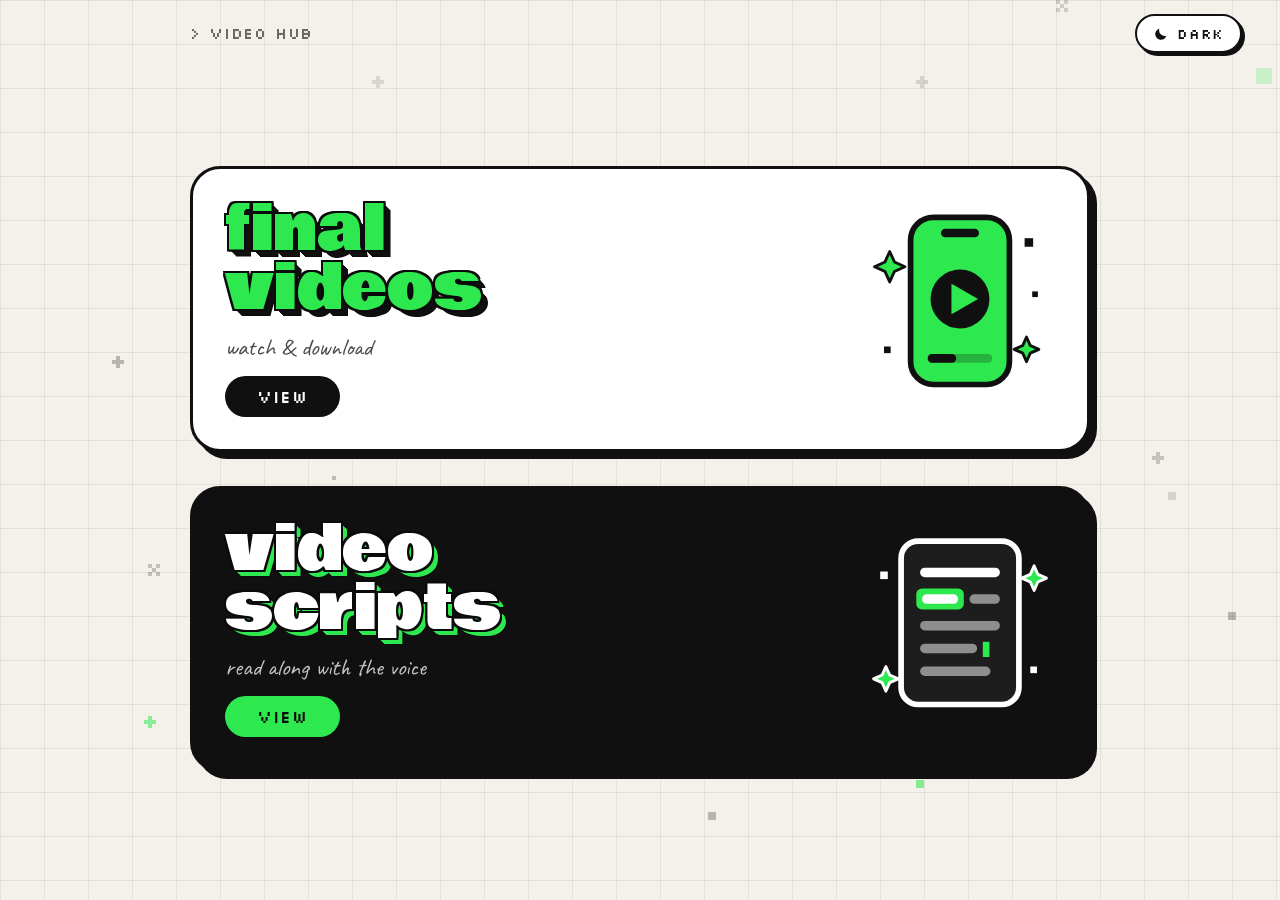
==== index.html @ 2a78ed84 "Add files via upload" ====
<!DOCTYPE html><html lang="en"><head><meta charset="UTF-8"><meta name="viewport" content="width=device-width, initial-scale=1">
<script>try{document.documentElement.dataset.theme=localStorage.getItem("theme")||(matchMedia("(prefers-color-scheme:dark)").matches?"dark":"light")}catch(e){document.documentElement.dataset.theme="light"}</script>
<link href="https://fonts.googleapis.com/css2?family=Archivo+Black&family=Bowlby+One&family=Bricolage+Grotesque:opsz,wght@12..96,400;12..96,500;12..96,800&family=Caveat:wght@500&family=Silkscreen&display=swap" rel="stylesheet">
<link rel="stylesheet" href="style.css"><title>Video Hub</title></head><body>
<main class="full">
<div class="logo px">&gt; Video Hub</div>
<div class="hub">
 <a class="big ca" href="videos.html"><h2>final<br>videos</h2><em>watch &amp; download</em><svg class="art" viewBox="0 0 200 220" aria-hidden="true">
 <rect x="48" y="14" width="104" height="176" rx="24" fill="var(--acc)" stroke="var(--t)" stroke-width="6"/>
 <rect x="80" y="26" width="40" height="9" rx="4.5" fill="var(--t)"/>
 <circle cx="100" cy="100" r="31" fill="var(--t)"/><path d="M91 84L119 100 91 116z" fill="var(--acc)"/>
 <rect x="66" y="158" width="68" height="9" rx="4.5" fill="var(--t)" opacity=".25"/><rect x="66" y="158" width="30" height="9" rx="4.5" fill="var(--t)"/>
 <path class="sp" d="M26 50l5 11 11 5-11 5-5 11-5-11-11-5 11-5z" fill="var(--acc)" stroke="var(--t)" stroke-width="3" stroke-linejoin="round"/>
 <path class="sp d2" d="M170 140l4 9 9 4-9 4-4 9-4-9-9-4 9-4z" fill="var(--acc)" stroke="var(--t)" stroke-width="3" stroke-linejoin="round"/>
 <rect x="168" y="36" width="9" height="9" fill="var(--t)"/><rect x="20" y="150" width="7" height="7" fill="var(--t)"/><rect x="176" y="92" width="6" height="6" fill="var(--t)"/>
</svg><span class="pill">VIEW</span></a>
 <a class="big cb" href="scripts.html"><h2>video<br>scripts</h2><em>read along with the voice</em><svg class="art" viewBox="0 0 200 220" aria-hidden="true">
 <rect x="38" y="18" width="124" height="172" rx="18" fill="var(--pp)" stroke="var(--t)" stroke-width="6"/>
 <rect x="58" y="46" width="84" height="10" rx="5" fill="var(--t)"/>
 <rect x="54" y="68" width="50" height="22" rx="6" fill="var(--acc)"/><rect x="60" y="74" width="38" height="10" rx="5" fill="var(--t)"/>
 <rect x="110" y="74" width="32" height="10" rx="5" fill="var(--t)" opacity=".5"/>
 <rect x="58" y="102" width="84" height="10" rx="5" fill="var(--t)" opacity=".5"/><rect x="58" y="126" width="60" height="10" rx="5" fill="var(--t)" opacity=".5"/><rect x="58" y="150" width="74" height="10" rx="5" fill="var(--t)" opacity=".5"/>
 <rect class="cur" x="124" y="124" width="7" height="16" fill="var(--acc)"/>
 <path class="sp" d="M178 44l4 9 9 4-9 4-4 9-4-9-9-4 9-4z" fill="var(--acc)" stroke="var(--t)" stroke-width="3" stroke-linejoin="round"/>
 <path class="sp d2" d="M22 150l4 9 9 4-9 4-4 9-4-9-9-4 9-4z" fill="var(--acc)" stroke="var(--t)" stroke-width="3" stroke-linejoin="round"/>
 <rect x="16" y="50" width="8" height="8" fill="var(--t)"/><rect x="174" y="150" width="7" height="7" fill="var(--t)"/>
</svg><span class="pill">VIEW</span></a>
</div>
</main>
<script src="lib.js"></script>
</body></html>
---- style.css ----
:root{--acc:#2ee84f;--yel:#f5b800;--bg:#f3f1ea;--ink:#101010;--card:#fff;--bd:#101010;--sh:#101010;--mute:rgba(16,16,16,.6);--line:rgba(16,16,16,.07);--hl:rgba(46,232,79,.34);
 --dkb:#101010;--dkt:#fff;--ca:#fff;--ta:#101010;--pa:#fff;--cb:#101010;--tb:#fff;--pb:#1d1d1d;--pillb:#2ee84f;--pillt:#0b0b0b;--pilla:#101010;--pillat:#fff}
[data-theme=dark]{--bg:#101010;--ink:#f4f3ee;--card:#1b1b1b;--bd:#f4f3ee;--sh:#2ee84f;--mute:rgba(244,243,238,.62);--line:rgba(255,255,255,.05);--hl:rgba(46,232,79,.3);
 --dkb:#f4f3ee;--dkt:#101010;--ca:#1b1b1b;--ta:#f4f3ee;--pa:#2a2a2a;--cb:#2ee84f;--tb:#0b0b0b;--pb:#f4f3ee;--pillb:#0b0b0b;--pillt:#2ee84f;--pilla:#f4f3ee;--pillat:#101010}
*{box-sizing:border-box;margin:0}
[hidden]{display:none!important}
html{color-scheme:light}[data-theme=dark]{color-scheme:dark}
body{font-family:'Bricolage Grotesque',system-ui,-apple-system,'Segoe UI',sans-serif;color:var(--ink);background-color:var(--bg);
 background-image:linear-gradient(var(--line) 1px,transparent 1px),linear-gradient(90deg,var(--line) 1px,transparent 1px);background-size:44px 44px;background-attachment:fixed;
 min-height:100vh;display:flex;justify-content:center;padding:14px clamp(12px,3vw,40px) clamp(14px,3vw,40px);position:relative;overflow-x:hidden;transition:background-color .3s,color .3s}
#fx{position:fixed;inset:0;width:100%;height:100%;z-index:0;pointer-events:none}
main{position:relative;z-index:1;width:100%;max-width:900px;display:flex;flex-direction:column;gap:clamp(14px,2.4vw,24px)}
main.full{min-height:calc(100svh - 14px - clamp(14px,3vw,40px))}
.px{font-family:'Silkscreen','Courier New',monospace;text-transform:uppercase;letter-spacing:.04em}
.card{background:var(--card);border:3px solid var(--bd);border-radius:26px;box-shadow:7px 7px 0 var(--sh);transition:background-color .3s,border-color .3s}
:focus-visible{outline:3px solid var(--acc);outline-offset:3px}
h1,h2,.num{font-family:'Archivo Black','Bricolage Grotesque',sans-serif;font-weight:400;text-transform:uppercase;letter-spacing:-.01em}
header.card{padding:clamp(18px,3.4vw,32px)}
h1{font-size:clamp(1.7rem,6vw,3.2rem);line-height:1.05}
.back,.theme{font-family:'Silkscreen','Courier New',monospace;text-transform:uppercase;font-size:.85rem;letter-spacing:.04em;color:var(--ink);text-decoration:none;
 background:var(--card);border:2.5px solid var(--bd);border-radius:99px;padding:9px 16px;box-shadow:3px 3px 0 var(--sh);cursor:pointer;display:inline-flex;align-items:center;gap:8px}
.back{align-self:flex-start}
.theme{position:absolute;top:14px;right:clamp(12px,3vw,40px);z-index:30}
.theme svg{width:16px;height:16px;fill:currentColor}
.back:active,.theme:active{transform:translate(2px,2px);box-shadow:1px 1px 0 var(--sh)}
.btn{display:inline-block;text-decoration:none;color:#0b0b0b;font-family:'Archivo Black',sans-serif;text-transform:uppercase;font-size:1.05rem;padding:15px 28px;background:var(--acc);
 border:3px solid var(--bd);border-radius:99px;box-shadow:5px 5px 0 var(--sh);text-align:center;cursor:pointer}
.btn:active{transform:translate(3px,3px);box-shadow:1px 1px 0 var(--sh)}
.msg{padding:24px;font-size:1.2rem;font-weight:500;line-height:1.5}
.hint{font-size:.95rem;font-weight:500;color:var(--mute);text-align:center}
/* home */
.logo{font-size:1rem;color:var(--mute);padding:9px 0}
.hub{flex:1;display:flex;flex-direction:column;justify-content:center;gap:clamp(22px,3.6vw,34px);padding-block:12px}
.big{--t:var(--ta);--pp:var(--pa);--hf:var(--acc);--hs:#101010;position:relative;display:grid;grid-template-columns:1fr auto;align-content:center;align-items:center;column-gap:clamp(10px,3vw,28px);row-gap:6px;
 min-height:clamp(200px,29vh,270px);padding:clamp(18px,3.4vw,32px);border:3px solid var(--bd);border-radius:30px;text-decoration:none;
 background:var(--ca);color:var(--ta);box-shadow:7px 7px 0 var(--sh);transition:transform .12s,box-shadow .12s,background-color .3s}
.big.cb{--t:var(--tb);--pp:var(--pb);--hf:#fff;--hs:var(--acc);background:var(--cb);color:var(--tb)}
[data-theme=dark] .big{--hf:#f4f3ee;--hs:var(--acc)}
[data-theme=dark] .big.cb{--hf:#fff;--hs:#0b0b0b}
.big:hover{transform:translate(-3px,-3px);box-shadow:11px 11px 0 var(--sh)}
.big:active{transform:translate(4px,4px);box-shadow:2px 2px 0 var(--sh)}
.big h2{grid-column:1;font-family:'Bowlby One','Archivo Black',sans-serif;text-transform:none;letter-spacing:0;font-size:clamp(1.9rem,8.6vw,3.8rem);line-height:.98;color:var(--hf);padding-bottom:6px;
 text-shadow:-2px -2px 0 #0b0b0b,2px -2px 0 #0b0b0b,-2px 2px 0 #0b0b0b,2px 2px 0 #0b0b0b,0 -2px 0 #0b0b0b,0 2px 0 #0b0b0b,-2px 0 0 #0b0b0b,2px 0 0 #0b0b0b,
 3px 3px 0 var(--hs),4px 4px 0 var(--hs),5px 5px 0 var(--hs),6px 6px 0 var(--hs),7px 7px 0 #0b0b0b}
.big em{grid-column:1;font-family:'Caveat',cursive;font-style:normal;font-size:clamp(1.15rem,3.6vw,1.5rem);opacity:.75}
.art{grid-column:2;grid-row:1/4;width:clamp(100px,27vw,190px);height:auto}
.pill{grid-column:1;justify-self:start;margin-top:8px;font-family:'Silkscreen',monospace;font-size:clamp(.85rem,2.4vw,1.05rem);letter-spacing:.06em;padding:10px clamp(20px,4vw,32px);border-radius:99px;background:var(--pilla);color:var(--pillat)}
.big.cb .pill{background:var(--pillb);color:var(--pillt)}
.sp{transform-box:fill-box;transform-origin:center;animation:blink 2.8s steps(2,jump-none) infinite}.sp.d2{animation-delay:1.4s}
.cur{animation:blink 1.2s steps(2,jump-none) infinite}
@keyframes blink{50%{opacity:.2;transform:scale(.8)}}
@media(prefers-reduced-motion:reduce){.sp,.cur{animation:none}}
/* script list: numbered rows */
.list{display:flex;flex-direction:column;gap:clamp(12px,2vw,18px)}
.row{display:flex;align-items:center;gap:clamp(12px,2.4vw,22px);padding:clamp(12px,2vw,18px);text-decoration:none;color:inherit;transition:transform .1s,box-shadow .1s}
.row:hover{transform:translate(-2px,-2px);box-shadow:10px 10px 0 var(--sh)}
.row:active{transform:translate(4px,4px);box-shadow:2px 2px 0 var(--sh)}
.num{flex:none;min-width:clamp(56px,9vw,76px);height:clamp(56px,9vw,76px);display:grid;place-items:center;border:3px solid var(--bd);border-radius:18px;background:var(--acc);color:#0b0b0b;font-size:clamp(1.3rem,3vw,1.8rem);padding:0 10px}
.ttl{font-weight:800;font-size:clamp(1.15rem,2.8vw,1.7rem);line-height:1.2}
/* video list: folders */
.list.grid{display:grid;grid-template-columns:repeat(auto-fill,minmax(250px,1fr));gap:38px 24px;padding-top:20px}
.fold{position:relative;display:block;text-decoration:none;color:inherit}
.fold .tab{position:absolute;left:24px;top:-20px;width:100px;height:36px;background:var(--c);border:3px solid var(--bd);border-bottom:0;border-radius:14px 14px 0 0}
.fold .body{position:relative;z-index:1;display:grid;grid-template-columns:auto 1fr;gap:16px 12px;align-content:space-between;min-height:176px;padding:18px;transition:transform .1s,box-shadow .1s}
.fold:hover .body{transform:translate(-2px,-2px);box-shadow:10px 10px 0 var(--sh)}
.fold:active .body{transform:translate(4px,4px);box-shadow:2px 2px 0 var(--sh)}
.fold .ico{width:64px;height:64px;border:3px solid var(--bd);border-radius:14px;background:var(--c);display:grid;place-items:center}
.fold .ico svg{width:34px;height:34px}
.fold .meta{justify-self:end;font-size:.8rem;color:var(--mute)}
.fold .ttl2{grid-column:1/-1;font-size:1.3rem;font-weight:800;line-height:1.2}
/* video embed */
.vid{padding:clamp(12px,2vw,20px);display:flex;flex-direction:column;align-items:center;gap:16px}
.frame{width:100%;border:3px solid var(--bd);border-radius:18px;overflow:hidden;background:#000}
.frame.v{max-width:400px;aspect-ratio:9/16}.frame.w{aspect-ratio:16/9}.frame.ig{max-width:420px;height:min(78vh,720px);background:#fff}
.frame iframe,.frame video{width:100%;height:100%;border:0;display:block;object-fit:contain;background:#000}
/* script text */
#box{padding:clamp(18px,3.4vw,38px);font-size:clamp(1.3rem,1.05rem + 1.3vw,1.9rem);line-height:1.55;font-weight:500}
.l{display:block;margin-top:.35em}.l.br{margin-top:1.1em}.l:first-child{margin-top:0}
.l.b{font-weight:800;border-left:6px solid var(--acc);padding-left:.6em}
.w{opacity:.4;border-radius:8px;padding:1px 2px;cursor:pointer;transition:opacity .25s,background .25s}
.w.done{opacity:1}.w.now{opacity:1;background:var(--hl);box-shadow:0 0 0 3px var(--hl)}
.note{font-weight:500;color:var(--mute)}
/* bottom player */
.fade{position:fixed;left:0;right:0;bottom:0;height:min(210px,30vh);z-index:4;pointer-events:none;background:linear-gradient(to bottom,transparent,var(--bg) 70%)}
.dock{position:fixed;left:50%;transform:translateX(-50%);bottom:max(14px,env(safe-area-inset-bottom));width:min(780px,calc(100% - 28px));z-index:5;
 display:flex;align-items:center;gap:clamp(14px,2.4vw,22px);padding:14px clamp(14px,2.4vw,22px);background:var(--dkb);color:var(--dkt);border-radius:34px;box-shadow:0 8px 0 var(--sh)}
#play{flex:none;width:clamp(64px,10vw,78px);aspect-ratio:1;border-radius:50%;border:3px solid var(--dkt);background:var(--acc);color:#0b0b0b;display:grid;place-items:center;cursor:pointer;transition:transform .1s}
#play:active{transform:scale(.92)}#play:disabled{opacity:.45;cursor:wait}#play svg{width:42%;fill:currentColor}
.track{flex:1;min-width:0;display:flex;flex-direction:column;gap:9px}
.np{font-weight:800;font-size:1rem;white-space:nowrap;overflow:hidden;text-overflow:ellipsis}
.time{font-weight:800;font-size:.95rem;font-variant-numeric:tabular-nums}.time i{font-style:normal;font-weight:400;opacity:.6}
#bar{-webkit-appearance:none;appearance:none;width:100%;height:10px;border-radius:99px;cursor:pointer;border:0;
 background:linear-gradient(var(--acc),var(--acc)) 0/var(--p,0%) 100% no-repeat,color-mix(in srgb,var(--dkt) 25%,transparent)}
#bar::-webkit-slider-thumb{-webkit-appearance:none;width:22px;height:22px;border-radius:50%;background:var(--dkt);border:4px solid var(--acc)}
#bar::-moz-range-thumb{width:14px;height:14px;border-radius:50%;background:var(--dkt);border:4px solid var(--acc)}
@media(max-width:560px){.card{box-shadow:5px 5px 0 var(--sh);border-radius:20px}.theme{right:12px}}
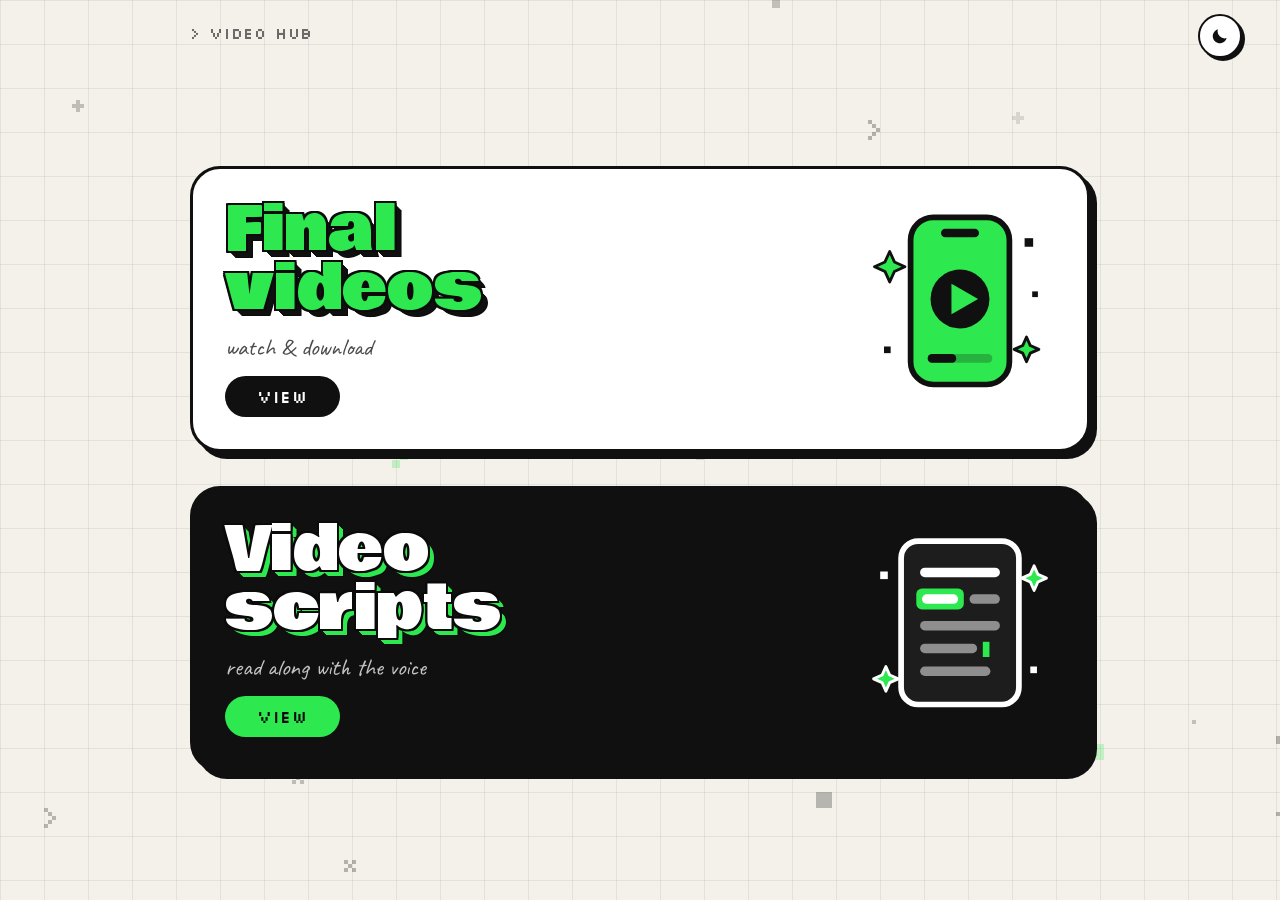
==== commit 0fffb82c: "Add files via upload" ====
--- a/index.html
+++ b/index.html
@@ -5,7 +5,7 @@
 <main class="full">
 <div class="logo px">&gt; Video Hub</div>
 <div class="hub">
- <a class="big ca" href="videos.html"><h2>final<br>videos</h2><em>watch &amp; download</em><svg class="art" viewBox="0 0 200 220" aria-hidden="true">
+ <a class="big ca" href="videos.html"><h2>Final<br>videos</h2><em>watch &amp; download</em><svg class="art" viewBox="0 0 200 220" aria-hidden="true">
  <rect x="48" y="14" width="104" height="176" rx="24" fill="var(--acc)" stroke="var(--t)" stroke-width="6"/>
  <rect x="80" y="26" width="40" height="9" rx="4.5" fill="var(--t)"/>
  <circle cx="100" cy="100" r="31" fill="var(--t)"/><path d="M91 84L119 100 91 116z" fill="var(--acc)"/>
@@ -14,7 +14,7 @@
  <path class="sp d2" d="M170 140l4 9 9 4-9 4-4 9-4-9-9-4 9-4z" fill="var(--acc)" stroke="var(--t)" stroke-width="3" stroke-linejoin="round"/>
  <rect x="168" y="36" width="9" height="9" fill="var(--t)"/><rect x="20" y="150" width="7" height="7" fill="var(--t)"/><rect x="176" y="92" width="6" height="6" fill="var(--t)"/>
 </svg><span class="pill">VIEW</span></a>
- <a class="big cb" href="scripts.html"><h2>video<br>scripts</h2><em>read along with the voice</em><svg class="art" viewBox="0 0 200 220" aria-hidden="true">
+ <a class="big cb" href="scripts.html"><h2>Video<br>scripts</h2><em>read along with the voice</em><svg class="art" viewBox="0 0 200 220" aria-hidden="true">
  <rect x="38" y="18" width="124" height="172" rx="18" fill="var(--pp)" stroke="var(--t)" stroke-width="6"/>
  <rect x="58" y="46" width="84" height="10" rx="5" fill="var(--t)"/>
  <rect x="54" y="68" width="50" height="22" rx="6" fill="var(--acc)"/><rect x="60" y="74" width="38" height="10" rx="5" fill="var(--t)"/>
--- a/style.css
+++ b/style.css
@@ -21,7 +21,8 @@
  background:var(--card);border:2.5px solid var(--bd);border-radius:99px;padding:9px 16px;box-shadow:3px 3px 0 var(--sh);cursor:pointer;display:inline-flex;align-items:center;gap:8px}
 .back{align-self:flex-start}
 .theme{position:absolute;top:14px;right:clamp(12px,3vw,40px);z-index:30}
-.theme svg{width:16px;height:16px;fill:currentColor}
+.theme{width:44px;height:44px;padding:0;justify-content:center}
+.theme svg{width:20px;height:20px;fill:currentColor}
 .back:active,.theme:active{transform:translate(2px,2px);box-shadow:1px 1px 0 var(--sh)}
 .btn{display:inline-block;text-decoration:none;color:#0b0b0b;font-family:'Archivo Black',sans-serif;text-transform:uppercase;font-size:1.05rem;padding:15px 28px;background:var(--acc);
  border:3px solid var(--bd);border-radius:99px;box-shadow:5px 5px 0 var(--sh);text-align:center;cursor:pointer}
@@ -94,3 +95,14 @@
 #bar::-webkit-slider-thumb{-webkit-appearance:none;width:22px;height:22px;border-radius:50%;background:var(--dkt);border:4px solid var(--acc)}
 #bar::-moz-range-thumb{width:14px;height:14px;border-radius:50%;background:var(--dkt);border:4px solid var(--acc)}
 @media(max-width:560px){.card{box-shadow:5px 5px 0 var(--sh);border-radius:20px}.theme{right:12px}}
+
+/* headings: same chunky style as the home cards, first letter capital */
+h1{font-family:'Bowlby One','Archivo Black',sans-serif;font-weight:400;text-transform:none;letter-spacing:0;font-size:clamp(1.8rem,7.6vw,3rem);line-height:1.08;padding-bottom:8px;
+ --hf:var(--acc);--hs:#101010;color:var(--hf);
+ text-shadow:-2px -2px 0 #0b0b0b,2px -2px 0 #0b0b0b,-2px 2px 0 #0b0b0b,2px 2px 0 #0b0b0b,0 -2px 0 #0b0b0b,0 2px 0 #0b0b0b,-2px 0 0 #0b0b0b,2px 0 0 #0b0b0b,
+ 3px 3px 0 var(--hs),4px 4px 0 var(--hs),5px 5px 0 var(--hs),6px 6px 0 var(--hs),7px 7px 0 #0b0b0b}
+[data-theme=dark] h1{--hf:#f4f3ee;--hs:var(--acc)}
+/* "cooking" empty state */
+.cook{padding:18px;display:flex;flex-direction:column;align-items:center;gap:16px;text-align:center}
+.cook img{width:100%;max-width:520px;height:auto;display:block;border:3px solid var(--bd);border-radius:18px}
+.cook p{font-size:clamp(1.15rem,4.4vw,1.5rem);font-weight:800;line-height:1.35}
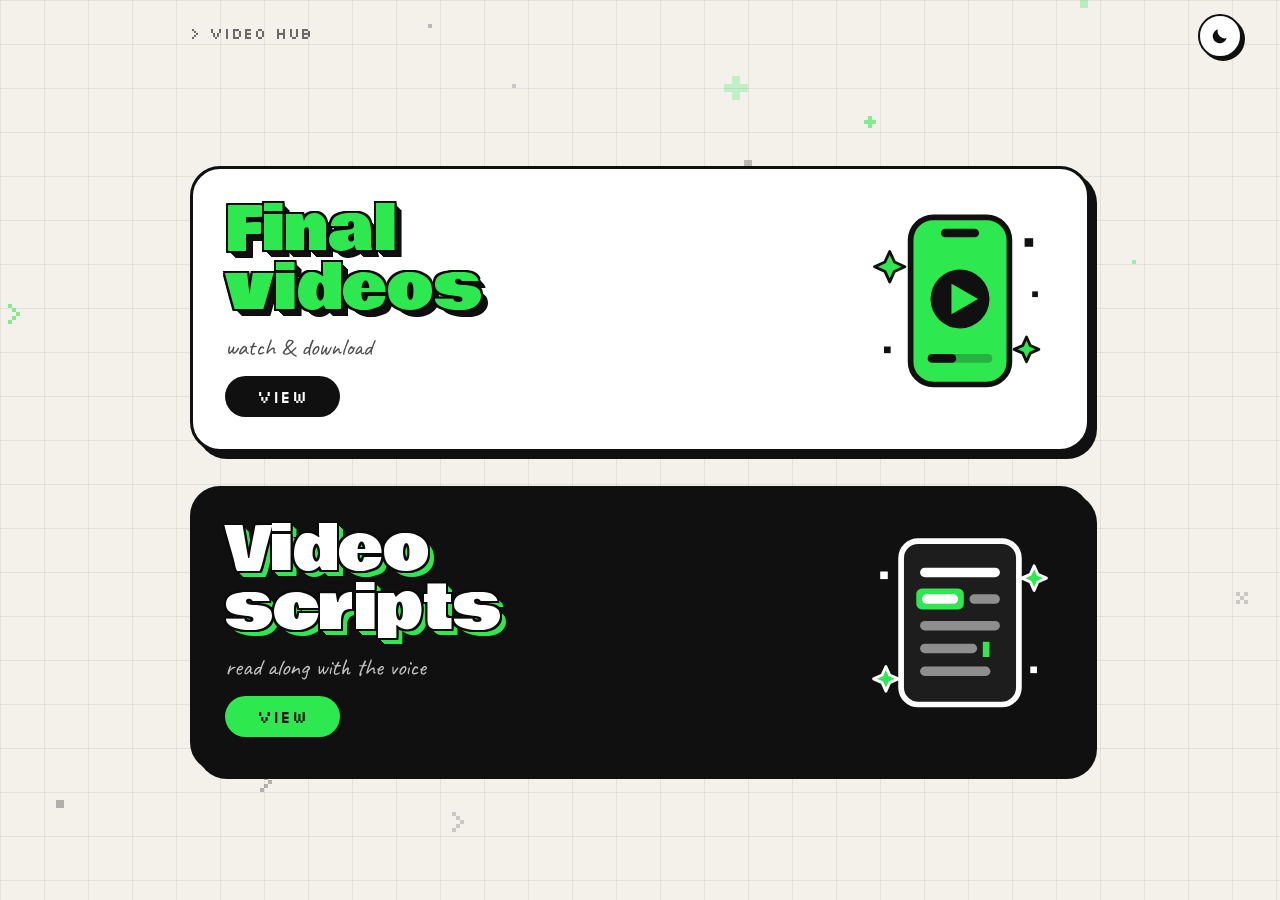
==== commit e8476f17: "Add files via upload" ====
--- a/index.html
+++ b/index.html
@@ -1,7 +1,7 @@
 <!DOCTYPE html><html lang="en"><head><meta charset="UTF-8"><meta name="viewport" content="width=device-width, initial-scale=1">
 <script>try{document.documentElement.dataset.theme=localStorage.getItem("theme")||(matchMedia("(prefers-color-scheme:dark)").matches?"dark":"light")}catch(e){document.documentElement.dataset.theme="light"}</script>
 <link href="https://fonts.googleapis.com/css2?family=Archivo+Black&family=Bowlby+One&family=Bricolage+Grotesque:opsz,wght@12..96,400;12..96,500;12..96,800&family=Caveat:wght@500&family=Silkscreen&display=swap" rel="stylesheet">
-<link rel="stylesheet" href="style.css"><title>Video Hub</title></head><body>
+<link rel="stylesheet" href="style.css?v=9"><title>Video Hub</title></head><body>
 <main class="full">
 <div class="logo px">&gt; Video Hub</div>
 <div class="hub">
@@ -27,5 +27,5 @@
 </svg><span class="pill">VIEW</span></a>
 </div>
 </main>
-<script src="lib.js"></script>
+<script src="lib.js?v=9"></script>
 </body></html>
